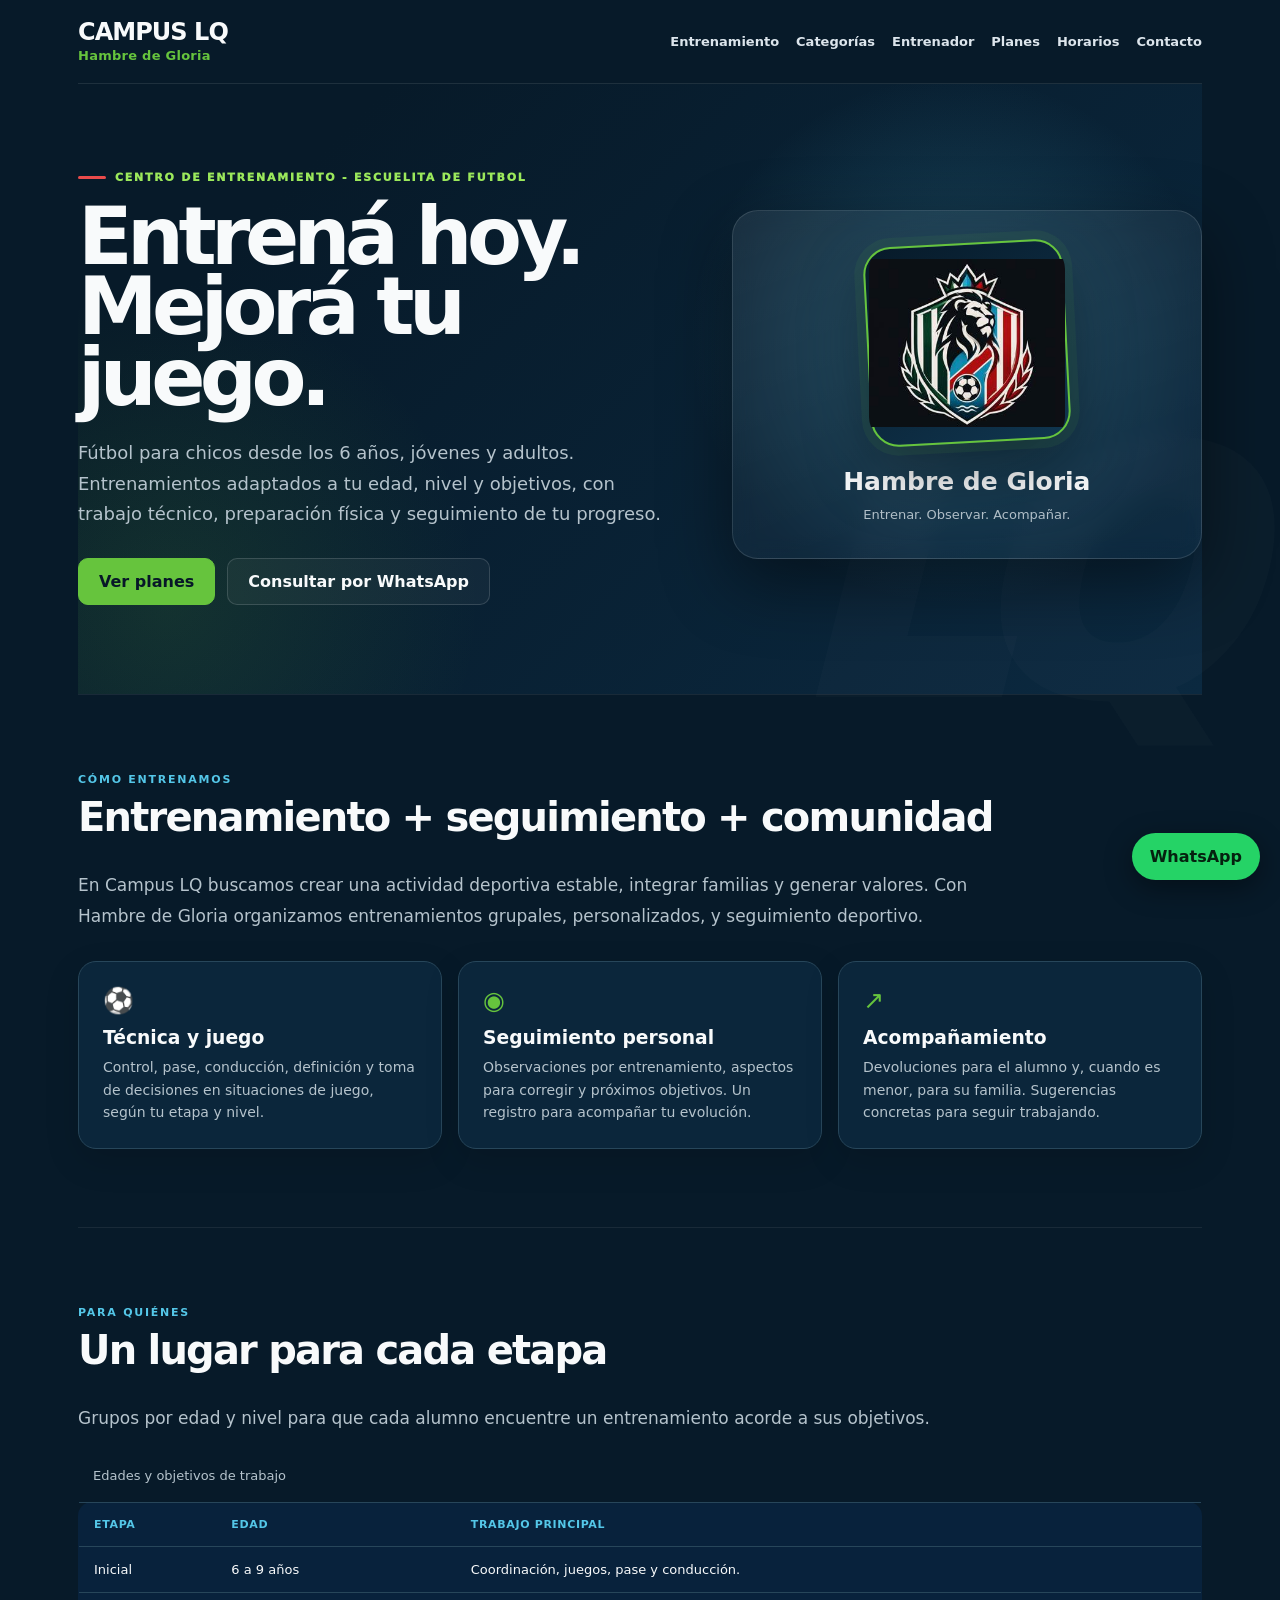
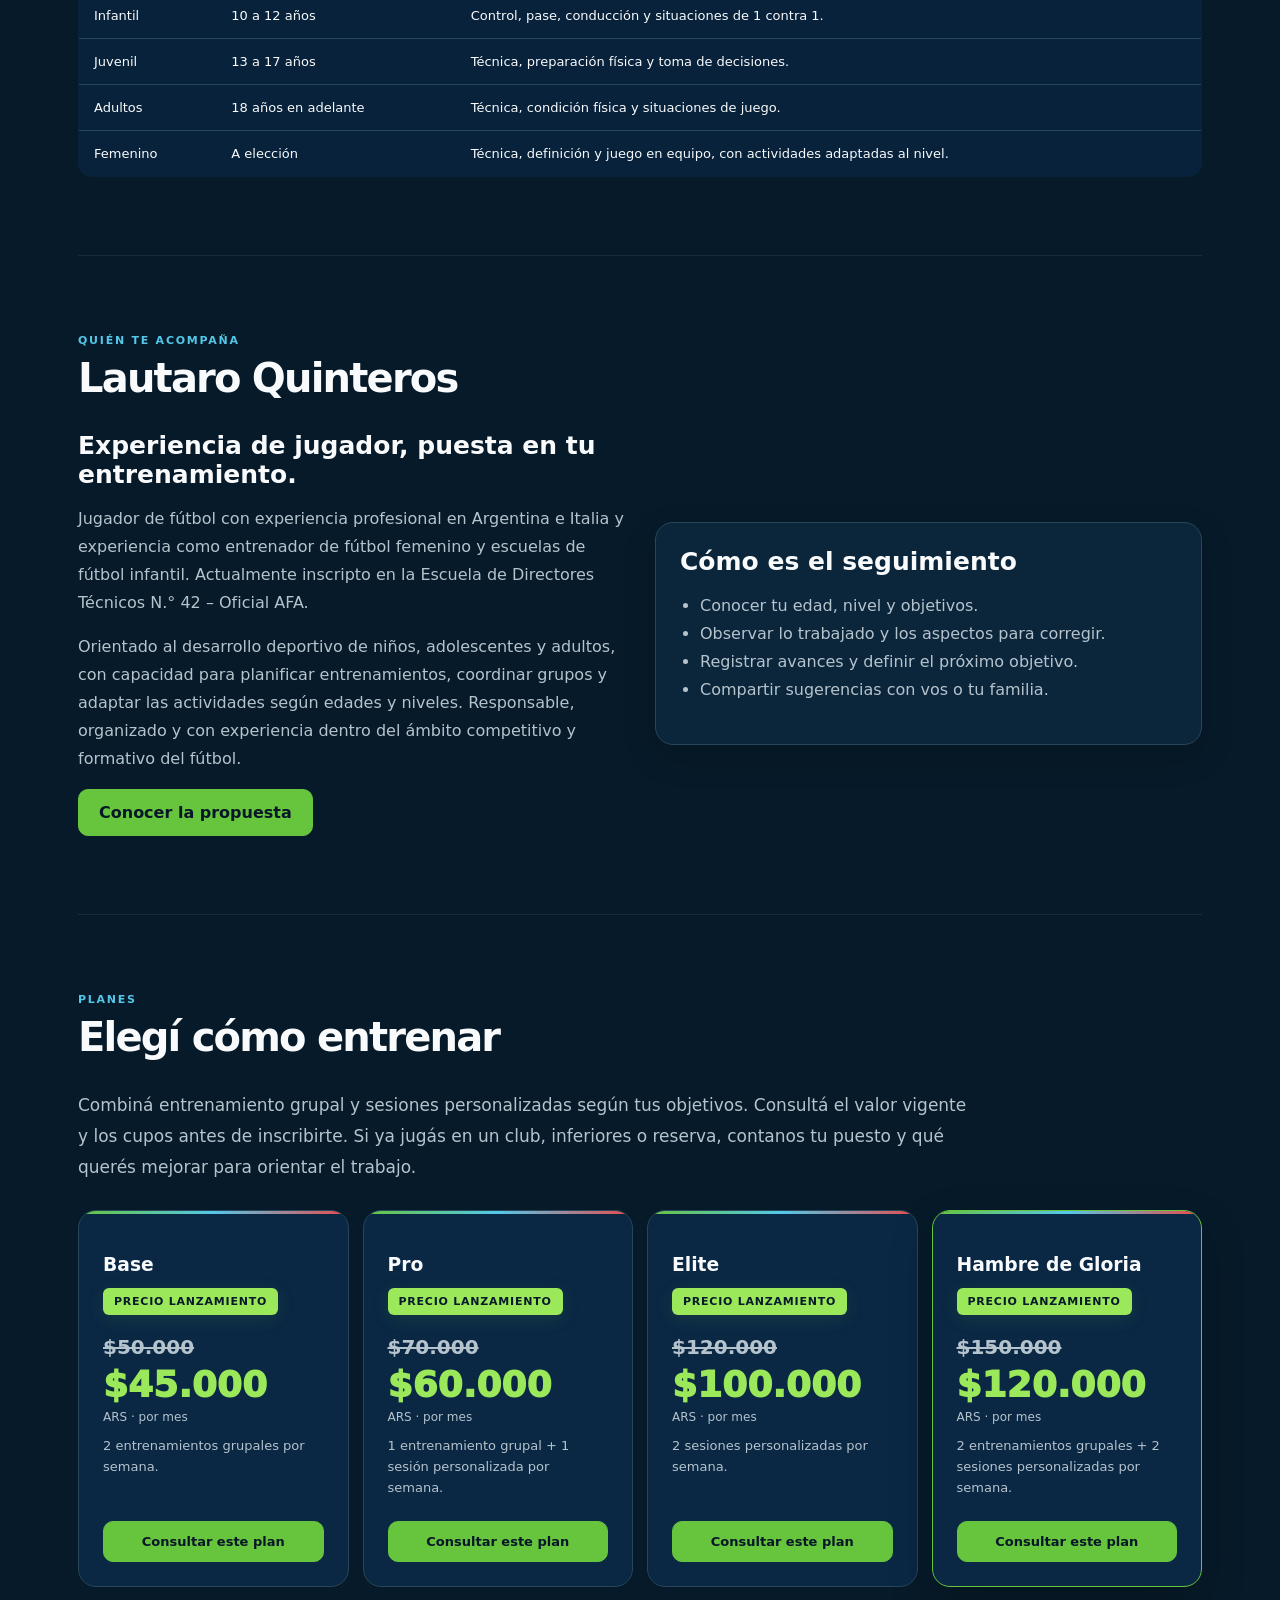
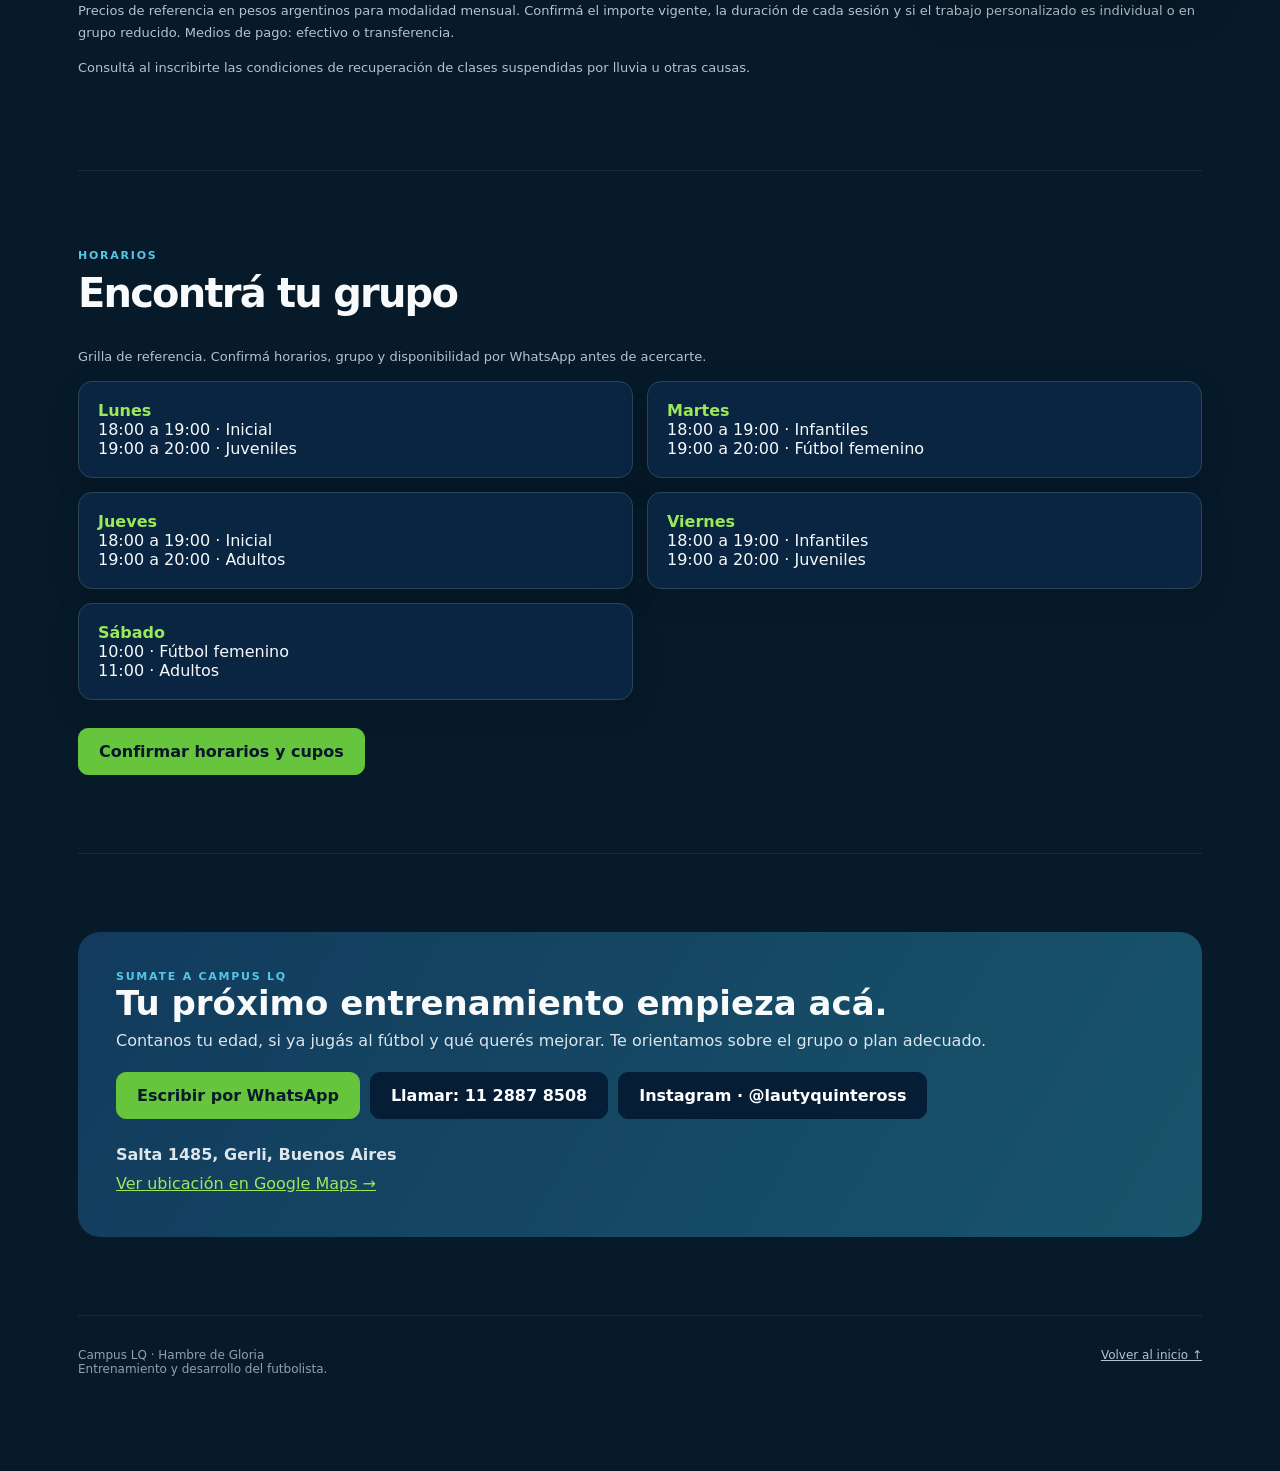
==== index.html @ 24fff761 "Agregar página pública Campus LQ" ====
<!doctype html>
<html lang="es-AR">
<head>
<meta charset="utf-8"><meta name="viewport" content="width=device-width, initial-scale=1">
<title>Campus LQ | Entrenamiento de fútbol en Gerli</title>
<meta name="description" content="Entrenamiento de fútbol en Gerli para chicos desde los 6 años, jóvenes, adultos y jugadores de clubes. Técnica, preparación física y seguimiento con Lautaro Quinteros.">
<meta name="theme-color" content="#071a29"><meta property="og:title" content="Campus LQ · Hambre de Gloria"><meta property="og:description" content="Entrená, mejorá y seguí tu progreso. Fútbol para cada etapa, en Gerli."><meta property="og:type" content="website"><meta property="og:locale" content="es_AR">
<link rel="icon" href="assets/escudo.jpg" type="image/jpeg"><link rel="stylesheet" href="styles.css"><script src="app.js" defer></script>
</head>
<body><a href="#contenido" class="btn skip">Ir al contenido</a><div id="app"><div class="wrap">
<nav aria-label="Navegación principal"><a class="brand" href="#inicio">CAMPUS LQ<span>Hambre de Gloria</span></a><button type="button" class="menu-btn" id="menuBtn" aria-label="Abrir menú" aria-expanded="false" aria-controls="navLinks" hidden>☰</button><div class="navlinks" id="navLinks"><a href="#propuesta">Entrenamiento</a><a href="#categorias">Categorías</a><a href="#entrenador">Entrenador</a><a href="#planes">Planes</a><a href="#horarios">Horarios</a><a href="#contacto">Contacto</a></div></nav>
<main id="contenido">
<section id="inicio" class="hero" style="border-top:0"><div><div class="eyebrow">Centro de entrenamiento - Escuelita de futbol</div><h1>Entrená hoy.<br>Mejorá tu juego.</h1><p>Fútbol para chicos desde los 6 años, jóvenes y adultos. Entrenamientos adaptados a tu edad, nivel y objetivos, con trabajo técnico, preparación física y seguimiento de tu progreso.</p><div class="buttons"><a class="btn primary" href="#planes">Ver planes</a><a class="btn" href="https://wa.me/541128878508?text=Hola%20Campus%20LQ%2C%20quiero%20informaci%C3%B3n%20sobre%20los%20entrenamientos." target="_blank" rel="noopener noreferrer">Consultar por WhatsApp</a></div></div><div class="hero-card"><div class="crest"><img src="assets/escudo.jpg" alt="Escudo Campus LQ · Hambre de Gloria" width="200" height="200" fetchpriority="high"></div><h3>Hambre de Gloria</h3><p>Entrenar. Observar. Acompañar.</p></div></section>
<section id="propuesta"><div class="section-kicker">Cómo entrenamos</div><h2 class="section-title">Entrenamiento + seguimiento + comunidad</h2><p class="intro">En Campus LQ buscamos crear una actividad deportiva estable, integrar familias y generar valores. Con Hambre de Gloria organizamos entrenamientos grupales, personalizados, y seguimiento deportivo.</p><div class="cards" style="margin-top:30px"><article class="card"><div class="icon" aria-hidden="true">⚽</div><h3>Técnica y juego</h3><p>Control, pase, conducción, definición y toma de decisiones en situaciones de juego, según tu etapa y nivel.</p></article><article class="card"><div class="icon" aria-hidden="true">◉</div><h3>Seguimiento personal</h3><p>Observaciones por entrenamiento, aspectos para corregir y próximos objetivos. Un registro para acompañar tu evolución.</p></article><article class="card"><div class="icon" aria-hidden="true">↗</div><h3>Acompañamiento</h3><p>Devoluciones para el alumno y, cuando es menor, para su familia. Sugerencias concretas para seguir trabajando.</p></article></div></section>
<section id="categorias"><div class="section-kicker">Para quiénes</div><h2 class="section-title">Un lugar para cada etapa</h2><p class="intro">Grupos por edad y nivel para que cada alumno encuentre un entrenamiento acorde a sus objetivos.</p><div class="table-wrap"><table class="table"><caption class="note" style="text-align:left;padding:15px">Edades y objetivos de trabajo</caption><thead><tr><th scope="col">Etapa</th><th scope="col">Edad</th><th scope="col">Trabajo principal</th></tr></thead><tbody><tr><td>Inicial</td><td>6 a 9 años</td><td>Coordinación, juegos, pase y conducción.</td></tr><tr><td>Infantil</td><td>10 a 12 años</td><td>Control, pase, conducción y situaciones de 1 contra 1.</td></tr><tr><td>Juvenil</td><td>13 a 17 años</td><td>Técnica, preparación física y toma de decisiones.</td></tr><tr><td>Adultos</td><td>18 años en adelante</td><td>Técnica, condición física y situaciones de juego.</td></tr><tr><td>Femenino</td><td>A elección</td><td>Técnica, definición y juego en equipo, con actividades adaptadas al nivel.</td></tr></tbody></table></div></section>
<section id="entrenador"><div class="section-kicker">Quién te acompaña</div><h2 class="section-title">Lautaro Quinteros</h2><div class="coach"><div><h3>Experiencia de jugador, puesta en tu entrenamiento.</h3><p>Jugador de fútbol con experiencia profesional en Argentina e Italia y experiencia como entrenador de fútbol femenino y escuelas de fútbol infantil. Actualmente inscripto en la Escuela de Directores Técnicos N.° 42 – Oficial AFA.</p><p>Orientado al desarrollo deportivo de niños, adolescentes y adultos, con capacidad para planificar entrenamientos, coordinar grupos y adaptar las actividades según edades y niveles. Responsable, organizado y con experiencia dentro del ámbito competitivo y formativo del fútbol.</p><a class="btn primary" href="https://wa.me/541128878508?text=Hola%20Lautaro%2C%20quiero%20conocer%20c%C3%B3mo%20trabajan%20y%20qu%C3%A9%20entrenamiento%20me%20recomiendan." target="_blank" rel="noopener noreferrer">Conocer la propuesta</a></div><div class="card"><h3>Cómo es el seguimiento</h3><ul><li>Conocer tu edad, nivel y objetivos.</li><li>Observar lo trabajado y los aspectos para corregir.</li><li>Registrar avances y definir el próximo objetivo.</li><li>Compartir sugerencias con vos o tu familia.</li></ul></div></div></section>
<section id="planes"><div class="section-kicker">Planes</div><h2 class="section-title">Elegí cómo entrenar</h2><p class="intro">Combiná entrenamiento grupal y sesiones personalizadas según tus objetivos. Consultá el valor vigente y los cupos antes de inscribirte. Si ya jugás en un club, inferiores o reserva, contanos tu puesto y qué querés mejorar para orientar el trabajo.</p><div class="plans" style="margin-top:28px"><article class="plan "><h3>Base</h3><div class="launch-label">Precio lanzamiento</div><div class="price"><del class="regular-price"><span class="sr-only">Precio habitual: </span>$50.000</del><span class="launch-price"><span class="sr-only">Precio lanzamiento: </span>$45.000</span><small>ARS · por mes</small></div><p>2 entrenamientos grupales por semana.</p><a class="btn primary" href="https://wa.me/541128878508?text=Hola%20Campus%20LQ%2C%20quiero%20consultar%20por%20el%20Plan%20Base.%20%C2%BFMe%20confirman%20el%20precio%2C%20duraci%C3%B3n%20y%20modalidad%20de%20las%20clases%3F" target="_blank" rel="noopener noreferrer">Consultar este plan</a></article><article class="plan "><h3>Pro</h3><div class="launch-label">Precio lanzamiento</div><div class="price"><del class="regular-price"><span class="sr-only">Precio habitual: </span>$70.000</del><span class="launch-price"><span class="sr-only">Precio lanzamiento: </span>$60.000</span><small>ARS · por mes</small></div><p>1 entrenamiento grupal + 1 sesión personalizada por semana.</p><a class="btn primary" href="https://wa.me/541128878508?text=Hola%20Campus%20LQ%2C%20quiero%20consultar%20por%20el%20Plan%20Pro.%20%C2%BFMe%20confirman%20el%20precio%2C%20duraci%C3%B3n%20y%20modalidad%20de%20las%20clases%3F" target="_blank" rel="noopener noreferrer">Consultar este plan</a></article><article class="plan "><h3>Elite</h3><div class="launch-label">Precio lanzamiento</div><div class="price"><del class="regular-price"><span class="sr-only">Precio habitual: </span>$120.000</del><span class="launch-price"><span class="sr-only">Precio lanzamiento: </span>$100.000</span><small>ARS · por mes</small></div><p>2 sesiones personalizadas por semana.</p><a class="btn primary" href="https://wa.me/541128878508?text=Hola%20Campus%20LQ%2C%20quiero%20consultar%20por%20el%20Plan%20Elite.%20%C2%BFMe%20confirman%20el%20precio%2C%20duraci%C3%B3n%20y%20modalidad%20de%20las%20clases%3F" target="_blank" rel="noopener noreferrer">Consultar este plan</a></article><article class="plan featured"><h3>Hambre de Gloria</h3><div class="launch-label">Precio lanzamiento</div><div class="price"><del class="regular-price"><span class="sr-only">Precio habitual: </span>$150.000</del><span class="launch-price"><span class="sr-only">Precio lanzamiento: </span>$120.000</span><small>ARS · por mes</small></div><p>2 entrenamientos grupales + 2 sesiones personalizadas por semana.</p><a class="btn primary" href="https://wa.me/541128878508?text=Hola%20Campus%20LQ%2C%20quiero%20consultar%20por%20el%20Plan%20Hambre%20de%20Gloria.%20%C2%BFMe%20confirman%20el%20precio%2C%20duraci%C3%B3n%20y%20modalidad%20de%20las%20clases%3F" target="_blank" rel="noopener noreferrer">Consultar este plan</a></article></div><p class="note">Precios de referencia en pesos argentinos para modalidad mensual. Confirmá el importe vigente, la duración de cada sesión y si el trabajo personalizado es individual o en grupo reducido. Medios de pago: efectivo o transferencia.</p><p class="note">Consultá al inscribirte las condiciones de recuperación de clases suspendidas por lluvia u otras causas.</p></section>
<section id="horarios"><div class="section-kicker">Horarios</div><h2 class="section-title">Encontrá tu grupo</h2><p class="note">Grilla de referencia. Confirmá horarios, grupo y disponibilidad por WhatsApp antes de acercarte.</p><div class="schedule"><div class="slot"><b>Lunes</b><br>18:00 a 19:00 · Inicial<br>19:00 a 20:00 · Juveniles</div><div class="slot"><b>Martes</b><br>18:00 a 19:00 · Infantiles<br>19:00 a 20:00 · Fútbol femenino</div><div class="slot"><b>Jueves</b><br>18:00 a 19:00 · Inicial<br>19:00 a 20:00 · Adultos</div><div class="slot"><b>Viernes</b><br>18:00 a 19:00 · Infantiles<br>19:00 a 20:00 · Juveniles</div><div class="slot"><b>Sábado</b><br>10:00 · Fútbol femenino<br>11:00 · Adultos</div></div><div class="buttons"><a class="btn primary" href="https://wa.me/541128878508?text=Hola%20Campus%20LQ%2C%20quiero%20confirmar%20los%20horarios%20y%20cupos%20para%20mi%20edad%20y%20nivel." target="_blank" rel="noopener noreferrer">Confirmar horarios y cupos</a></div></section>
<section id="contacto"><div class="contact"><div><div class="section-kicker">Sumate a Campus LQ</div><h2>Tu próximo entrenamiento empieza acá.</h2><p>Contanos tu edad, si ya jugás al fútbol y qué querés mejorar. Te orientamos sobre el grupo o plan adecuado.</p><div class="contact-actions"><a class="btn primary" href="https://wa.me/541128878508?text=Hola%20Campus%20LQ%2C%20quiero%20informaci%C3%B3n%20sobre%20los%20entrenamientos." target="_blank" rel="noopener noreferrer">Escribir por WhatsApp</a><a class="btn" href="tel:+541128878508">Llamar: 11 2887 8508</a><a class="btn" href="https://instagram.com/lautyquinteross" target="_blank" rel="noopener noreferrer">Instagram · @lautyquinteross</a></div><div class="location"><strong>Salta 1485, Gerli, Buenos Aires</strong><br><a href="https://www.google.com/maps/search/?api=1&amp;query=Salta+1485%2C+Gerli%2C+Buenos+Aires%2C+Argentina" target="_blank" rel="noopener noreferrer">Ver ubicación en Google Maps →</a></div></div></div></section>
</main><footer><div class="footer-inner"><span>Campus LQ · Hambre de Gloria<br>Entrenamiento y desarrollo del futbolista.</span><a href="#inicio">Volver al inicio ↑</a></div></footer></div></div><a class="floating-wa" href="https://wa.me/541128878508?text=Hola%20Campus%20LQ%2C%20quiero%20informaci%C3%B3n." target="_blank" rel="noopener noreferrer">WhatsApp</a>
</body></html>
---- styles.css ----
:root{color-scheme:dark;--navy:#071a29;--navy2:#0b2940;--green:#66c43d;--green2:#9be85b;--sky:#54c7e8;--red:#e94b4b;--white:#f8fafb;--muted:#b5c3cc;--line:#27465a;--card:#0b263b;--shadow:0 24px 70px #0007}
*{box-sizing:border-box}html{scroll-behavior:smooth}body{margin:0;font-family:Inter,ui-sans-serif,system-ui,-apple-system,BlinkMacSystemFont,"Segoe UI",sans-serif;background:var(--navy);color:var(--white)}#app{min-height:100vh;background-color:var(--navy);border-radius:0;overflow:hidden}.wrap{max-width:1180px;margin:auto;padding:0 28px}nav{display:flex;justify-content:space-between;align-items:center;padding:22px 0;border-bottom:1px solid #ffffff18;position:relative;z-index:2}.brand{font-weight:900;line-height:.9;letter-spacing:-.04em;font-size:24px}.brand span{display:block;color:var(--green);font-size:13px;letter-spacing:.02em;margin-top:6px}.navlinks{display:flex;gap:22px}.navlinks a{color:#dce5ec;text-decoration:none;font-size:13px;font-weight:700}.navlinks a:hover{color:var(--green2)}
.hero{min-height:690px;display:grid;grid-template-columns:1.12fr .88fr;gap:55px;align-items:center;padding:82px 0 95px;position:relative}.hero:before{content:"";position:absolute;inset:0;background:radial-gradient(circle at 78% 42%,#54c7e83d,transparent 28%),radial-gradient(circle at 8% 85%,#66c43d20,transparent 27%),linear-gradient(135deg,#071a29 18%,#0b2940 100%);z-index:0}.hero:after{content:"LQ";position:absolute;right:-4vw;bottom:-55px;font-size:clamp(230px,31vw,430px);font-weight:1000;font-style:italic;line-height:1;color:#ffffff04;letter-spacing:-.12em;z-index:0}.hero>*{position:relative;z-index:1}.eyebrow{display:inline-flex;align-items:center;gap:9px;font-size:11px;font-weight:950;text-transform:uppercase;letter-spacing:.16em;color:var(--green2)}.eyebrow:before{content:"";width:28px;height:3px;background:var(--red);border-radius:9px}h1{font-size:clamp(50px,7vw,90px);line-height:.88;letter-spacing:-.07em;margin:18px 0 25px;max-width:760px}.hero p{font-size:18px;line-height:1.7;color:var(--muted);max-width:650px}.buttons{display:flex;gap:12px;margin-top:28px;flex-wrap:wrap}.btn{display:inline-block;border:1px solid #ffffff25;border-radius:10px;padding:13px 20px;text-decoration:none;color:var(--white);font-weight:900;background:#ffffff0b;transition:.2s}.btn:hover{transform:translateY(-2px)}.btn.primary{background:var(--green);border-color:var(--green);color:#071728}.hero-card{border:1px solid #ffffff20;border-radius:26px;padding:32px;background:linear-gradient(160deg,#ffffff12,#ffffff03);box-shadow:var(--shadow);backdrop-filter:blur(10px)}.crest{width:200px;height:200px;margin:0 auto 24px;border:2px solid var(--green);border-radius:28px;display:grid;place-items:center;background:linear-gradient(145deg,#071a29,#103650);box-shadow:0 0 0 9px #66c43d12,0 25px 65px #0006;transform:rotate(-3deg)}.crest span{font-size:78px;font-weight:1000;color:var(--white);font-style:italic;transform:rotate(3deg);text-shadow:7px 7px 0 var(--red),12px 12px 0 var(--sky)}.hero-card h3{text-align:center;font-size:25px;margin:0}.hero-card p{text-align:center;font-size:13px;margin:8px 0 0;color:var(--muted)}section{padding:78px 0;border-top:1px solid #ffffff12}.section-kicker{font-size:11px;text-transform:uppercase;letter-spacing:.16em;color:var(--sky);font-weight:900}.section-title{font-size:40px;letter-spacing:-.045em;margin:8px 0 30px}.intro{max-width:900px;color:var(--muted);font-size:17px;line-height:1.8}.cards{display:grid;grid-template-columns:repeat(3,1fr);gap:16px}.card{background:var(--card);border:1px solid var(--line);border-radius:18px;padding:24px;min-height:175px;box-shadow:0 12px 35px #0002}.card h3{margin:12px 0 8px}.card p{margin:0;color:var(--muted);line-height:1.6;font-size:14px}.icon{font-size:25px;color:var(--green)}.table{width:100%;border-collapse:collapse;background:#08223c;border:1px solid var(--line);border-radius:14px;overflow:hidden}.table th,.table td{padding:15px;text-align:left;border-bottom:1px solid var(--line);font-size:13px}.table th{color:var(--sky);text-transform:uppercase;letter-spacing:.06em;font-size:11px}.table tr:last-child td{border-bottom:0}.plans{display:grid;grid-template-columns:repeat(4,1fr);gap:14px}.plan{padding:24px;border:1px solid var(--line);border-radius:18px;background:#0a2744;position:relative;overflow:hidden}.plan:before{content:"";position:absolute;left:0;top:0;width:100%;height:3px;background:linear-gradient(90deg,var(--green),var(--sky),var(--red))}.plan.featured{border-color:var(--green);box-shadow:0 18px 45px #0003}.price{font-size:29px;font-weight:950;margin:12px 0}.plan p{color:var(--muted);line-height:1.6;font-size:13px}.schedule{display:grid;grid-template-columns:repeat(2,1fr);gap:14px}.slot{border:1px solid var(--line);border-radius:14px;padding:19px;background:#092541;box-shadow:0 10px 30px #0002}.slot b{color:var(--green2)}.contact{padding:38px;border-radius:22px;background:linear-gradient(120deg,#123b5d,#54c7e8 55%,#66c43d);color:#061d36;display:flex;justify-content:space-between;align-items:center;gap:25px}.contact h2{font-size:34px;margin:0}.contact p{margin:8px 0 0;font-weight:700}.contact .btn{background:#061d36;color:white;border-color:#061d36}footer{padding:32px 0;color:#8ea2b4;border-top:1px solid #ffffff12;font-size:12px}
@media(max-width:820px){.navlinks{display:none}.hero,.about-grid{grid-template-columns:1fr}.hero{padding-top:50px}.cards,.plans,.timeline{grid-template-columns:1fr 1fr}.schedule{grid-template-columns:1fr}.contact{display:block}.contact .btn{margin-top:18px}}
@media(max-width:540px){.wrap{padding:0 18px}.hero{min-height:auto}.cards,.plans,.timeline{grid-template-columns:1fr}.section-title{font-size:32px}}

nav{gap:20px}.brand{text-decoration:none;color:var(--white)}.navlinks{align-items:center;gap:17px;flex-wrap:wrap}.menu-btn{display:none;background:transparent;border:1px solid var(--line);border-radius:8px;color:white;padding:10px;font-size:22px}.hero{min-height:610px;padding:65px 0 75px}.hero:after{right:0;font-size:clamp(180px,26vw,350px)}.crest img{width:100%;height:100%;object-fit:contain;border-radius:24px;transform:rotate(3deg)}.hero h1{font-size:clamp(46px,6.4vw,80px)}.hero-tag{display:block;color:var(--sky);font-size:13px;font-weight:700;margin-top:18px}.table-wrap{overflow:auto}.plan{display:flex;flex-direction:column}.plan .btn{margin-top:auto;text-align:center;font-size:13px;padding:12px 8px}.plan p{margin:0 0 22px}.price small{display:block;font-size:12px;color:var(--muted);font-weight:500;margin-top:5px}.note{font-size:13px;line-height:1.7;color:var(--muted)}.coach{display:grid;grid-template-columns:1fr 1fr;gap:30px;align-items:center}.coach h3{font-size:25px;margin:0 0 14px}.coach p,.coach li{line-height:1.75;color:var(--muted)}.coach ul{padding-left:20px}.contact{background:linear-gradient(120deg,#123b5d,#18546b);color:var(--white)}.contact p{font-weight:400;color:#dce5ec}.contact-actions{display:flex;gap:10px;flex-wrap:wrap;margin-top:22px}.contact .btn.primary{background:var(--green);color:var(--navy);border-color:var(--green)}.location{margin-top:22px;color:#dce5ec;line-height:1.8}.location a{color:var(--green2)}.footer-inner{display:flex;justify-content:space-between;gap:20px;flex-wrap:wrap}footer a{color:var(--muted)}a:focus-visible,button:focus-visible{outline:3px solid var(--sky);outline-offset:5px}section{scroll-margin-top:20px}.floating-wa{position:fixed;right:20px;bottom:20px;z-index:20;background:#25d366;color:#05210f;padding:14px 18px;border-radius:30px;text-decoration:none;font-weight:800;box-shadow:0 8px 28px #0006}.skip{position:absolute;top:-80px;left:20px;z-index:30}.skip:focus{top:8px}footer{padding-bottom:95px}
@media(max-width:1000px){.plans{grid-template-columns:1fr 1fr}.hero{gap:30px}.navlinks{gap:12px}.navlinks a{font-size:12px}}
@media(max-width:820px){nav{flex-wrap:wrap}.menu-btn{display:block}.navlinks{display:flex;width:100%;gap:0;flex-direction:column;align-items:stretch}.navlinks a{padding:14px;font-size:14px;border-bottom:1px solid var(--line)}.navlinks.mobile-closed{display:none}.coach{grid-template-columns:1fr}.hero{gap:32px}.hero-card{max-width:440px;width:100%;justify-self:center}}
@media(max-width:540px){.plans,.cards{grid-template-columns:1fr}.hero h1{font-size:52px}.hero p{font-size:16px}.hero:after{display:none}.hero-card{padding:25px}.contact{padding:25px}.contact h2{font-size:29px}.contact-actions .btn{width:100%;text-align:center}.table td,.table th{padding:12px;min-width:100px}.table td:last-child{min-width:200px}.floating-wa{right:14px;bottom:max(14px,env(safe-area-inset-bottom));font-size:13px}section{padding:55px 0}.section-title{line-height:1.12}.schedule{grid-template-columns:1fr}.price small{display:inline;margin-left:5px}}
@media(prefers-reduced-motion:reduce){html{scroll-behavior:auto}.btn{transition:none}.btn:hover{transform:none}}

/* Promoción de lanzamiento */
.launch-label{align-self:flex-start;display:inline-block;margin:0 0 8px;padding:7px 11px;background:var(--green2);color:#071a29;border-radius:6px;font-size:11px;font-weight:900;text-transform:uppercase;letter-spacing:.07em;box-shadow:0 4px 18px #66c43d22}
.regular-price{display:block;color:#b5c3cc;font-size:20px;font-weight:600;text-decoration-thickness:2px;margin-bottom:5px}
.launch-price{display:block;color:var(--green2);font-size:36px;font-weight:950;line-height:1.15}
.sr-only{position:absolute;width:1px;height:1px;padding:0;margin:-1px;overflow:hidden;clip:rect(0,0,0,0);white-space:nowrap;border:0}
.plan h3{margin-bottom:13px}
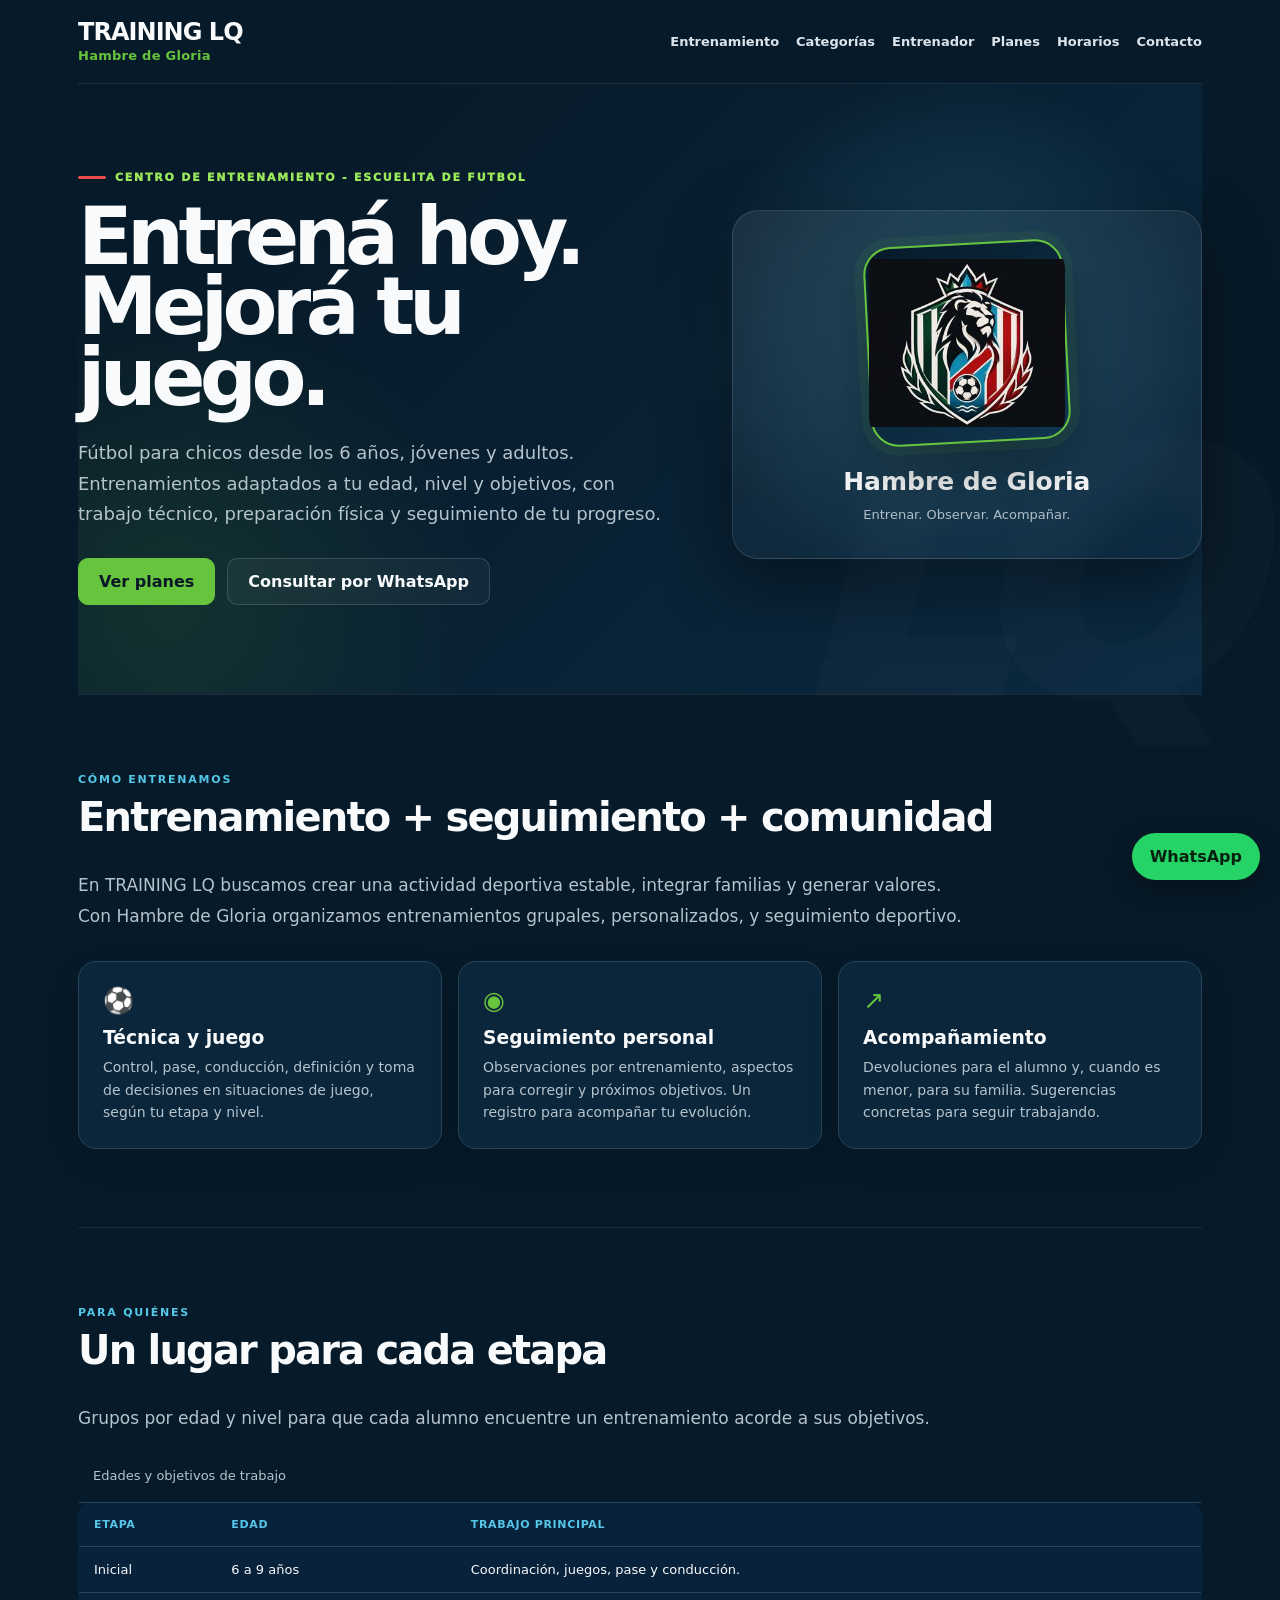
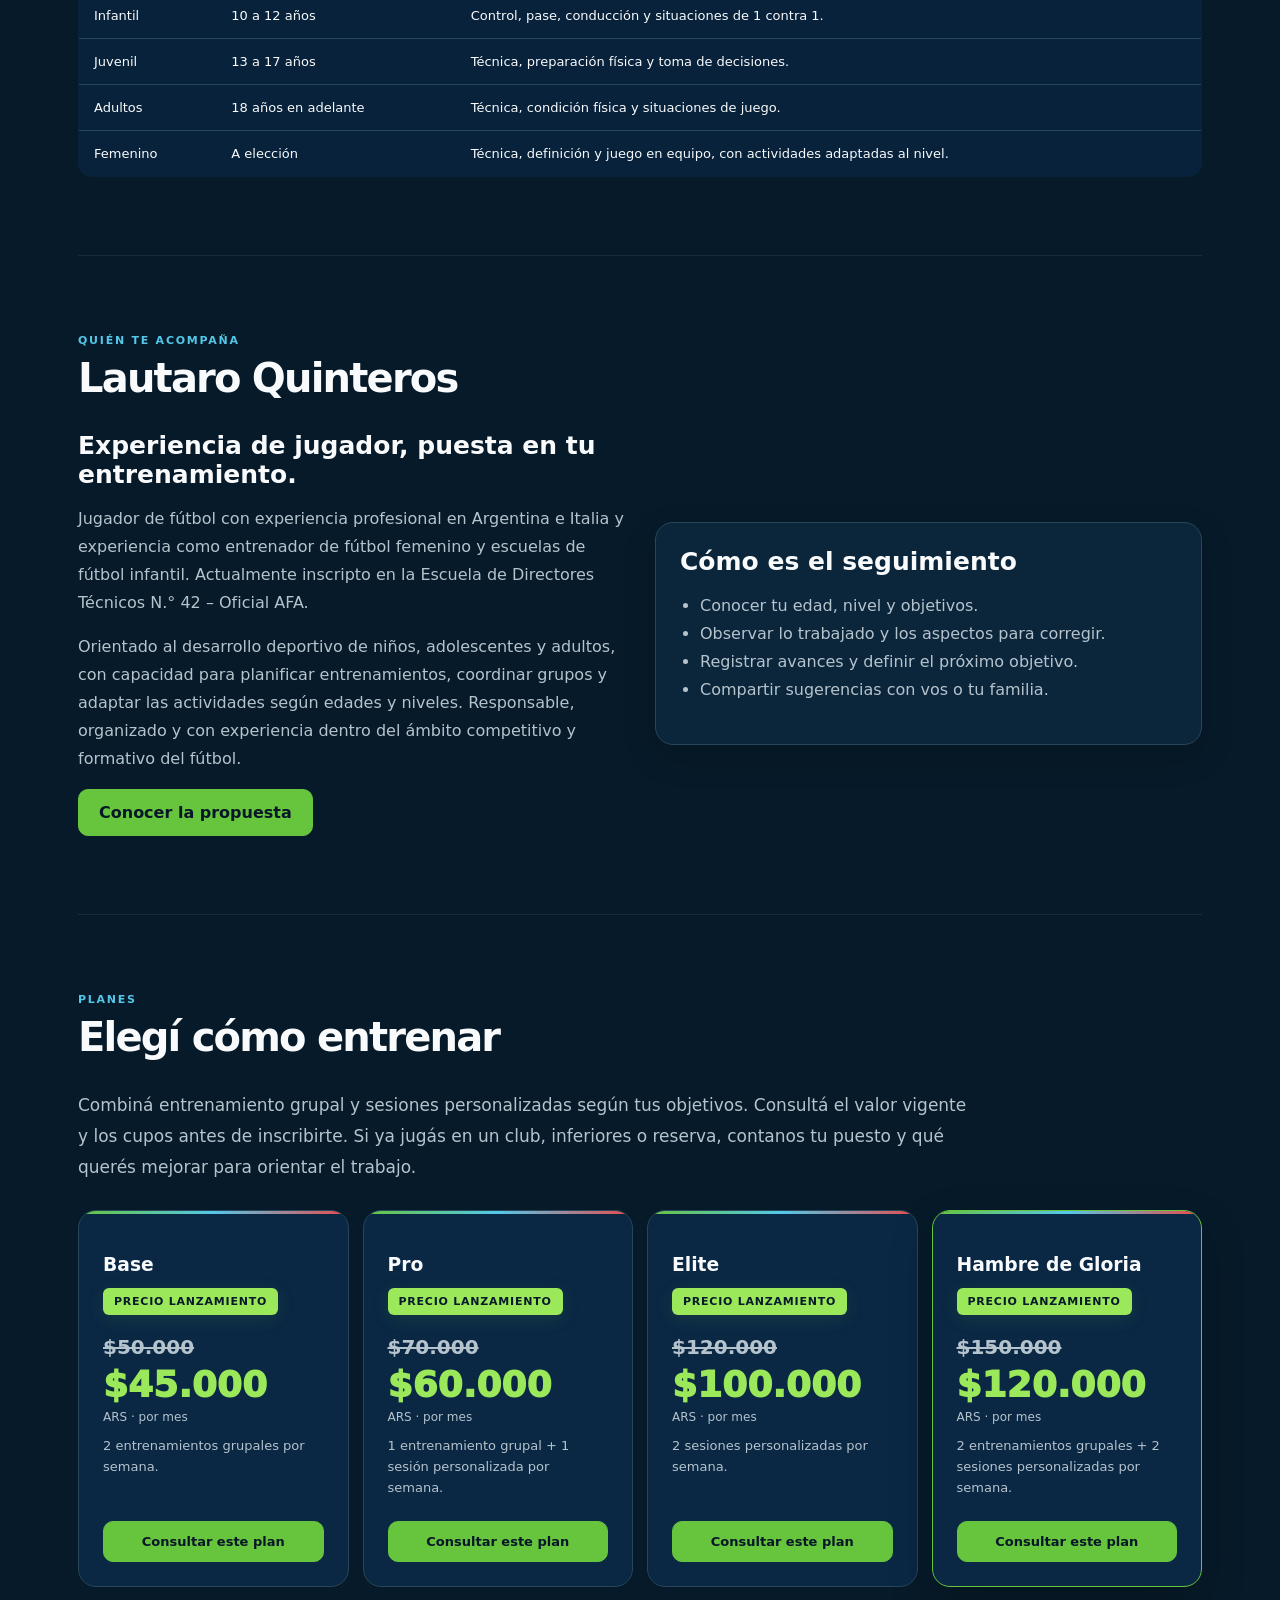
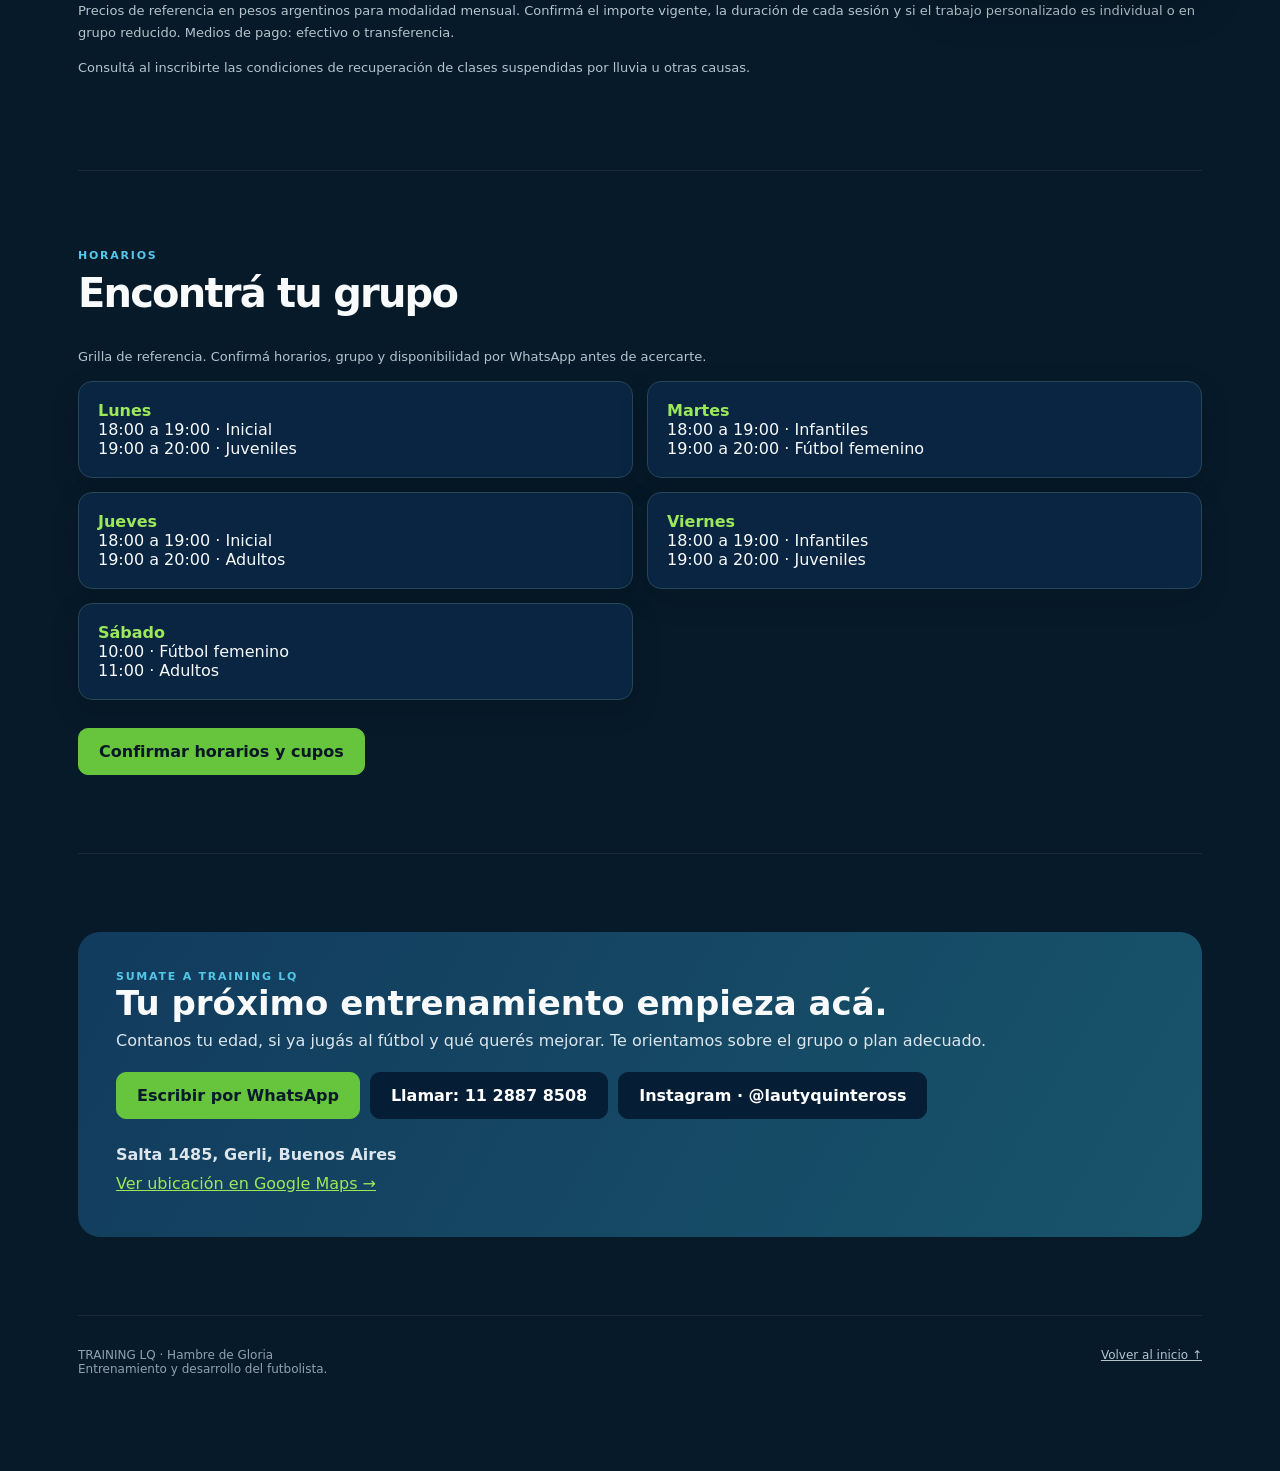
==== commit 612e808c: "Change title and branding from Campus LQ to TRAINING LQ" ====
--- a/index.html
+++ b/index.html
@@ -2,20 +2,20 @@
 <html lang="es-AR">
 <head>
 <meta charset="utf-8"><meta name="viewport" content="width=device-width, initial-scale=1">
-<title>Campus LQ | Entrenamiento de fútbol en Gerli</title>
+<title>TRAINING LQ | Entrenamiento de fútbol en Gerli</title>
 <meta name="description" content="Entrenamiento de fútbol en Gerli para chicos desde los 6 años, jóvenes, adultos y jugadores de clubes. Técnica, preparación física y seguimiento con Lautaro Quinteros.">
-<meta name="theme-color" content="#071a29"><meta property="og:title" content="Campus LQ · Hambre de Gloria"><meta property="og:description" content="Entrená, mejorá y seguí tu progreso. Fútbol para cada etapa, en Gerli."><meta property="og:type" content="website"><meta property="og:locale" content="es_AR">
+<meta name="theme-color" content="#071a29"><meta property="og:title" content="TRAINING LQ · Hambre de Gloria"><meta property="og:description" content="Entrená, mejorá y seguí tu progreso. Fútbol para cada etapa, en Gerli."><meta property="og:type" content="website"><meta property="og:locale" content="es_AR">
 <link rel="icon" href="assets/escudo.jpg" type="image/jpeg"><link rel="stylesheet" href="styles.css"><script src="app.js" defer></script>
 </head>
 <body><a href="#contenido" class="btn skip">Ir al contenido</a><div id="app"><div class="wrap">
-<nav aria-label="Navegación principal"><a class="brand" href="#inicio">CAMPUS LQ<span>Hambre de Gloria</span></a><button type="button" class="menu-btn" id="menuBtn" aria-label="Abrir menú" aria-expanded="false" aria-controls="navLinks" hidden>☰</button><div class="navlinks" id="navLinks"><a href="#propuesta">Entrenamiento</a><a href="#categorias">Categorías</a><a href="#entrenador">Entrenador</a><a href="#planes">Planes</a><a href="#horarios">Horarios</a><a href="#contacto">Contacto</a></div></nav>
+<nav aria-label="Navegación principal"><a class="brand" href="#inicio">TRAINING LQ<span>Hambre de Gloria</span></a><button type="button" class="menu-btn" id="menuBtn" aria-label="Abrir menú" aria-expanded="false" aria-controls="navLinks" hidden>☰</button><div class="navlinks" id="navLinks"><a href="#propuesta">Entrenamiento</a><a href="#categorias">Categorías</a><a href="#entrenador">Entrenador</a><a href="#planes">Planes</a><a href="#horarios">Horarios</a><a href="#contacto">Contacto</a></div></nav>
 <main id="contenido">
-<section id="inicio" class="hero" style="border-top:0"><div><div class="eyebrow">Centro de entrenamiento - Escuelita de futbol</div><h1>Entrená hoy.<br>Mejorá tu juego.</h1><p>Fútbol para chicos desde los 6 años, jóvenes y adultos. Entrenamientos adaptados a tu edad, nivel y objetivos, con trabajo técnico, preparación física y seguimiento de tu progreso.</p><div class="buttons"><a class="btn primary" href="#planes">Ver planes</a><a class="btn" href="https://wa.me/541128878508?text=Hola%20Campus%20LQ%2C%20quiero%20informaci%C3%B3n%20sobre%20los%20entrenamientos." target="_blank" rel="noopener noreferrer">Consultar por WhatsApp</a></div></div><div class="hero-card"><div class="crest"><img src="assets/escudo.jpg" alt="Escudo Campus LQ · Hambre de Gloria" width="200" height="200" fetchpriority="high"></div><h3>Hambre de Gloria</h3><p>Entrenar. Observar. Acompañar.</p></div></section>
-<section id="propuesta"><div class="section-kicker">Cómo entrenamos</div><h2 class="section-title">Entrenamiento + seguimiento + comunidad</h2><p class="intro">En Campus LQ buscamos crear una actividad deportiva estable, integrar familias y generar valores. Con Hambre de Gloria organizamos entrenamientos grupales, personalizados, y seguimiento deportivo.</p><div class="cards" style="margin-top:30px"><article class="card"><div class="icon" aria-hidden="true">⚽</div><h3>Técnica y juego</h3><p>Control, pase, conducción, definición y toma de decisiones en situaciones de juego, según tu etapa y nivel.</p></article><article class="card"><div class="icon" aria-hidden="true">◉</div><h3>Seguimiento personal</h3><p>Observaciones por entrenamiento, aspectos para corregir y próximos objetivos. Un registro para acompañar tu evolución.</p></article><article class="card"><div class="icon" aria-hidden="true">↗</div><h3>Acompañamiento</h3><p>Devoluciones para el alumno y, cuando es menor, para su familia. Sugerencias concretas para seguir trabajando.</p></article></div></section>
+<section id="inicio" class="hero" style="border-top:0"><div><div class="eyebrow">Centro de entrenamiento - Escuelita de futbol</div><h1>Entrená hoy.<br>Mejorá tu juego.</h1><p>Fútbol para chicos desde los 6 años, jóvenes y adultos. Entrenamientos adaptados a tu edad, nivel y objetivos, con trabajo técnico, preparación física y seguimiento de tu progreso.</p><div class="buttons"><a class="btn primary" href="#planes">Ver planes</a><a class="btn" href="https://wa.me/541128878508?text=Hola%20Campus%20LQ%2C%20quiero%20informaci%C3%B3n%20sobre%20los%20entrenamientos." target="_blank" rel="noopener noreferrer">Consultar por WhatsApp</a></div></div><div class="hero-card"><div class="crest"><img src="assets/escudo.jpg" alt="Escudo TRAINING LQ · Hambre de Gloria" width="200" height="200" fetchpriority="high"></div><h3>Hambre de Gloria</h3><p>Entrenar. Observar. Acompañar.</p></div></section>
+<section id="propuesta"><div class="section-kicker">Cómo entrenamos</div><h2 class="section-title">Entrenamiento + seguimiento + comunidad</h2><p class="intro">En TRAINING LQ buscamos crear una actividad deportiva estable, integrar familias y generar valores. Con Hambre de Gloria organizamos entrenamientos grupales, personalizados, y seguimiento deportivo.</p><div class="cards" style="margin-top:30px"><article class="card"><div class="icon" aria-hidden="true">⚽</div><h3>Técnica y juego</h3><p>Control, pase, conducción, definición y toma de decisiones en situaciones de juego, según tu etapa y nivel.</p></article><article class="card"><div class="icon" aria-hidden="true">◉</div><h3>Seguimiento personal</h3><p>Observaciones por entrenamiento, aspectos para corregir y próximos objetivos. Un registro para acompañar tu evolución.</p></article><article class="card"><div class="icon" aria-hidden="true">↗</div><h3>Acompañamiento</h3><p>Devoluciones para el alumno y, cuando es menor, para su familia. Sugerencias concretas para seguir trabajando.</p></article></div></section>
 <section id="categorias"><div class="section-kicker">Para quiénes</div><h2 class="section-title">Un lugar para cada etapa</h2><p class="intro">Grupos por edad y nivel para que cada alumno encuentre un entrenamiento acorde a sus objetivos.</p><div class="table-wrap"><table class="table"><caption class="note" style="text-align:left;padding:15px">Edades y objetivos de trabajo</caption><thead><tr><th scope="col">Etapa</th><th scope="col">Edad</th><th scope="col">Trabajo principal</th></tr></thead><tbody><tr><td>Inicial</td><td>6 a 9 años</td><td>Coordinación, juegos, pase y conducción.</td></tr><tr><td>Infantil</td><td>10 a 12 años</td><td>Control, pase, conducción y situaciones de 1 contra 1.</td></tr><tr><td>Juvenil</td><td>13 a 17 años</td><td>Técnica, preparación física y toma de decisiones.</td></tr><tr><td>Adultos</td><td>18 años en adelante</td><td>Técnica, condición física y situaciones de juego.</td></tr><tr><td>Femenino</td><td>A elección</td><td>Técnica, definición y juego en equipo, con actividades adaptadas al nivel.</td></tr></tbody></table></div></section>
 <section id="entrenador"><div class="section-kicker">Quién te acompaña</div><h2 class="section-title">Lautaro Quinteros</h2><div class="coach"><div><h3>Experiencia de jugador, puesta en tu entrenamiento.</h3><p>Jugador de fútbol con experiencia profesional en Argentina e Italia y experiencia como entrenador de fútbol femenino y escuelas de fútbol infantil. Actualmente inscripto en la Escuela de Directores Técnicos N.° 42 – Oficial AFA.</p><p>Orientado al desarrollo deportivo de niños, adolescentes y adultos, con capacidad para planificar entrenamientos, coordinar grupos y adaptar las actividades según edades y niveles. Responsable, organizado y con experiencia dentro del ámbito competitivo y formativo del fútbol.</p><a class="btn primary" href="https://wa.me/541128878508?text=Hola%20Lautaro%2C%20quiero%20conocer%20c%C3%B3mo%20trabajan%20y%20qu%C3%A9%20entrenamiento%20me%20recomiendan." target="_blank" rel="noopener noreferrer">Conocer la propuesta</a></div><div class="card"><h3>Cómo es el seguimiento</h3><ul><li>Conocer tu edad, nivel y objetivos.</li><li>Observar lo trabajado y los aspectos para corregir.</li><li>Registrar avances y definir el próximo objetivo.</li><li>Compartir sugerencias con vos o tu familia.</li></ul></div></div></section>
 <section id="planes"><div class="section-kicker">Planes</div><h2 class="section-title">Elegí cómo entrenar</h2><p class="intro">Combiná entrenamiento grupal y sesiones personalizadas según tus objetivos. Consultá el valor vigente y los cupos antes de inscribirte. Si ya jugás en un club, inferiores o reserva, contanos tu puesto y qué querés mejorar para orientar el trabajo.</p><div class="plans" style="margin-top:28px"><article class="plan "><h3>Base</h3><div class="launch-label">Precio lanzamiento</div><div class="price"><del class="regular-price"><span class="sr-only">Precio habitual: </span>$50.000</del><span class="launch-price"><span class="sr-only">Precio lanzamiento: </span>$45.000</span><small>ARS · por mes</small></div><p>2 entrenamientos grupales por semana.</p><a class="btn primary" href="https://wa.me/541128878508?text=Hola%20Campus%20LQ%2C%20quiero%20consultar%20por%20el%20Plan%20Base.%20%C2%BFMe%20confirman%20el%20precio%2C%20duraci%C3%B3n%20y%20modalidad%20de%20las%20clases%3F" target="_blank" rel="noopener noreferrer">Consultar este plan</a></article><article class="plan "><h3>Pro</h3><div class="launch-label">Precio lanzamiento</div><div class="price"><del class="regular-price"><span class="sr-only">Precio habitual: </span>$70.000</del><span class="launch-price"><span class="sr-only">Precio lanzamiento: </span>$60.000</span><small>ARS · por mes</small></div><p>1 entrenamiento grupal + 1 sesión personalizada por semana.</p><a class="btn primary" href="https://wa.me/541128878508?text=Hola%20Campus%20LQ%2C%20quiero%20consultar%20por%20el%20Plan%20Pro.%20%C2%BFMe%20confirman%20el%20precio%2C%20duraci%C3%B3n%20y%20modalidad%20de%20las%20clases%3F" target="_blank" rel="noopener noreferrer">Consultar este plan</a></article><article class="plan "><h3>Elite</h3><div class="launch-label">Precio lanzamiento</div><div class="price"><del class="regular-price"><span class="sr-only">Precio habitual: </span>$120.000</del><span class="launch-price"><span class="sr-only">Precio lanzamiento: </span>$100.000</span><small>ARS · por mes</small></div><p>2 sesiones personalizadas por semana.</p><a class="btn primary" href="https://wa.me/541128878508?text=Hola%20Campus%20LQ%2C%20quiero%20consultar%20por%20el%20Plan%20Elite.%20%C2%BFMe%20confirman%20el%20precio%2C%20duraci%C3%B3n%20y%20modalidad%20de%20las%20clases%3F" target="_blank" rel="noopener noreferrer">Consultar este plan</a></article><article class="plan featured"><h3>Hambre de Gloria</h3><div class="launch-label">Precio lanzamiento</div><div class="price"><del class="regular-price"><span class="sr-only">Precio habitual: </span>$150.000</del><span class="launch-price"><span class="sr-only">Precio lanzamiento: </span>$120.000</span><small>ARS · por mes</small></div><p>2 entrenamientos grupales + 2 sesiones personalizadas por semana.</p><a class="btn primary" href="https://wa.me/541128878508?text=Hola%20Campus%20LQ%2C%20quiero%20consultar%20por%20el%20Plan%20Hambre%20de%20Gloria.%20%C2%BFMe%20confirman%20el%20precio%2C%20duraci%C3%B3n%20y%20modalidad%20de%20las%20clases%3F" target="_blank" rel="noopener noreferrer">Consultar este plan</a></article></div><p class="note">Precios de referencia en pesos argentinos para modalidad mensual. Confirmá el importe vigente, la duración de cada sesión y si el trabajo personalizado es individual o en grupo reducido. Medios de pago: efectivo o transferencia.</p><p class="note">Consultá al inscribirte las condiciones de recuperación de clases suspendidas por lluvia u otras causas.</p></section>
 <section id="horarios"><div class="section-kicker">Horarios</div><h2 class="section-title">Encontrá tu grupo</h2><p class="note">Grilla de referencia. Confirmá horarios, grupo y disponibilidad por WhatsApp antes de acercarte.</p><div class="schedule"><div class="slot"><b>Lunes</b><br>18:00 a 19:00 · Inicial<br>19:00 a 20:00 · Juveniles</div><div class="slot"><b>Martes</b><br>18:00 a 19:00 · Infantiles<br>19:00 a 20:00 · Fútbol femenino</div><div class="slot"><b>Jueves</b><br>18:00 a 19:00 · Inicial<br>19:00 a 20:00 · Adultos</div><div class="slot"><b>Viernes</b><br>18:00 a 19:00 · Infantiles<br>19:00 a 20:00 · Juveniles</div><div class="slot"><b>Sábado</b><br>10:00 · Fútbol femenino<br>11:00 · Adultos</div></div><div class="buttons"><a class="btn primary" href="https://wa.me/541128878508?text=Hola%20Campus%20LQ%2C%20quiero%20confirmar%20los%20horarios%20y%20cupos%20para%20mi%20edad%20y%20nivel." target="_blank" rel="noopener noreferrer">Confirmar horarios y cupos</a></div></section>
-<section id="contacto"><div class="contact"><div><div class="section-kicker">Sumate a Campus LQ</div><h2>Tu próximo entrenamiento empieza acá.</h2><p>Contanos tu edad, si ya jugás al fútbol y qué querés mejorar. Te orientamos sobre el grupo o plan adecuado.</p><div class="contact-actions"><a class="btn primary" href="https://wa.me/541128878508?text=Hola%20Campus%20LQ%2C%20quiero%20informaci%C3%B3n%20sobre%20los%20entrenamientos." target="_blank" rel="noopener noreferrer">Escribir por WhatsApp</a><a class="btn" href="tel:+541128878508">Llamar: 11 2887 8508</a><a class="btn" href="https://instagram.com/lautyquinteross" target="_blank" rel="noopener noreferrer">Instagram · @lautyquinteross</a></div><div class="location"><strong>Salta 1485, Gerli, Buenos Aires</strong><br><a href="https://www.google.com/maps/search/?api=1&amp;query=Salta+1485%2C+Gerli%2C+Buenos+Aires%2C+Argentina" target="_blank" rel="noopener noreferrer">Ver ubicación en Google Maps →</a></div></div></div></section>
-</main><footer><div class="footer-inner"><span>Campus LQ · Hambre de Gloria<br>Entrenamiento y desarrollo del futbolista.</span><a href="#inicio">Volver al inicio ↑</a></div></footer></div></div><a class="floating-wa" href="https://wa.me/541128878508?text=Hola%20Campus%20LQ%2C%20quiero%20informaci%C3%B3n." target="_blank" rel="noopener noreferrer">WhatsApp</a>
-</body></html>+<section id="contacto"><div class="contact"><div><div class="section-kicker">Sumate a TRAINING LQ</div><h2>Tu próximo entrenamiento empieza acá.</h2><p>Contanos tu edad, si ya jugás al fútbol y qué querés mejorar. Te orientamos sobre el grupo o plan adecuado.</p><div class="contact-actions"><a class="btn primary" href="https://wa.me/541128878508?text=Hola%20Campus%20LQ%2C%20quiero%20informaci%C3%B3n%20sobre%20los%20entrenamientos." target="_blank" rel="noopener noreferrer">Escribir por WhatsApp</a><a class="btn" href="tel:+541128878508">Llamar: 11 2887 8508</a><a class="btn" href="https://instagram.com/lautyquinteross" target="_blank" rel="noopener noreferrer">Instagram · @lautyquinteross</a></div><div class="location"><strong>Salta 1485, Gerli, Buenos Aires</strong><br><a href="https://www.google.com/maps/search/?api=1&amp;query=Salta+1485%2C+Gerli%2C+Buenos+Aires%2C+Argentina" target="_blank" rel="noopener noreferrer">Ver ubicación en Google Maps →</a></div></div></div></section>
+</main><footer><div class="footer-inner"><span>TRAINING LQ · Hambre de Gloria<br>Entrenamiento y desarrollo del futbolista.</span><a href="#inicio">Volver al inicio ↑</a></div></footer></div></div><a class="floating-wa" href="https://wa.me/541128878508?text=Hola%20Campus%20LQ%2C%20quiero%20informaci%C3%B3n." target="_blank" rel="noopener noreferrer">WhatsApp</a>
+</body></html>
